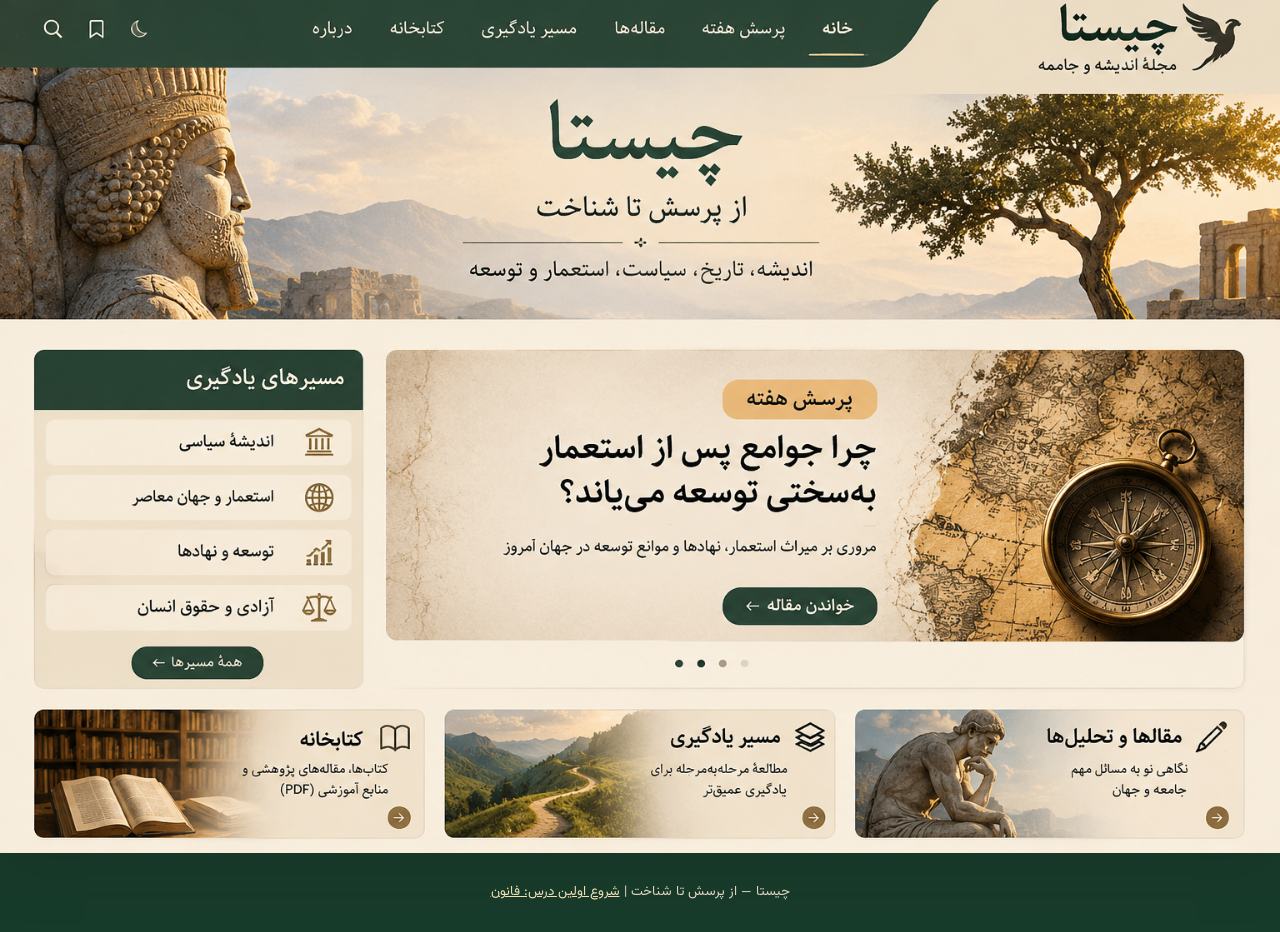
==== index.html @ 90ea4b68 "Add files via upload" ====
<!doctype html><html lang="fa" dir="rtl"><head><meta charset="utf-8"><meta name="viewport" content="width=device-width,initial-scale=1"><meta name="description" content="چیستا؛ مجلهٔ اندیشه و جامعه، از پرسش تا شناخت"><title>چیستا | از پرسش تا شناخت</title><link rel="stylesheet" href="style.css"></head><body>
<main class="desktop-site"><div class="visual-shell" dir="ltr"><img class="screen-image" src="assets/chista-original.png" width="1536" height="1024" alt="صفحهٔ نخست چیستا؛ مجلهٔ اندیشه و جامعه، با طرح سبز تیره و کرم و بخش‌های پرسش هفته، مسیرهای یادگیری، کتابخانه و تحلیل‌ها">
<!-- Link geometry follows the original 1536 x 1024 picture, so the image remains unchanged. -->
<a class="hotspot" style="left:63.2%;top:0;width:7.1%;height:7.9%" href="index.html" aria-label="خانه" title="خانه"></a>
<a class="hotspot" style="left:54%;top:0;width:8.7%;height:7.9%" href="question.html" aria-label="پرسش هفته" title="پرسش هفته"></a>
<a class="hotspot" style="left:46.8%;top:0;width:6.5%;height:7.9%" href="essays.html" aria-label="مقاله‌ها" title="مقاله‌ها"></a>
<a class="hotspot" style="left:36.6%;top:0;width:9.5%;height:7.9%" href="paths.html" aria-label="مسیر یادگیری" title="مسیر یادگیری"></a>
<a class="hotspot" style="left:29.4%;top:0;width:6.2%;height:7.9%" href="library.html" aria-label="کتابخانه" title="کتابخانه"></a>
<a class="hotspot" style="left:23.0%;top:0;width:6.1%;height:7.9%" href="about.html" aria-label="درباره" title="درباره"></a>
<a class="hotspot" style="left:3%;top:41%;width:25%;height:13%" href="paths.html#politics" aria-label="مسیر اندیشه سیاسی" title="اندیشه سیاسی"></a>
<a class="hotspot" style="left:3%;top:55.4%;width:25%;height:5.5%" href="paths.html#colonial" aria-label="استعمار و جهان معاصر" title="استعمار و جهان معاصر"></a>
<a class="hotspot" style="left:3%;top:62%;width:25%;height:5.5%" href="paths.html#development" aria-label="توسعه و نهادها" title="توسعه و نهادها"></a>
<a class="hotspot" style="left:3%;top:68.5%;width:25%;height:5.5%" href="paths.html#freedom" aria-label="آزادی و حقوق انسان" title="آزادی و حقوق انسان"></a>
<a class="hotspot" style="left:10%;top:75.6%;width:11%;height:4.6%" href="paths.html" aria-label="همه مسیرها" title="همه مسیرها"></a>
<a class="hotspot" style="left:31%;top:41%;width:66%;height:33%" href="question.html" aria-label="بخوانید: چرا جوامع پس از استعمار به سختی توسعه می‌یابند؟" title="پرسش هفته"></a>
<a class="hotspot" style="left:2.6%;top:83.1%;width:30.7%;height:15.1%" href="library.html" aria-label="کتابخانه" title="کتابخانه"></a>
<a class="hotspot" style="left:34.7%;top:83.1%;width:30.7%;height:15.1%" href="paths.html" aria-label="مسیر یادگیری" title="مسیر یادگیری"></a>
<a class="hotspot" style="left:66.8%;top:83.1%;width:30.7%;height:15.1%" href="essays.html" aria-label="مقاله‌ها و تحلیل‌ها" title="مقاله‌ها و تحلیل‌ها"></a>
</div></main>
<div class="mobile-site"><header class="mobile-header"><div><div class="mobile-logo">چیستا ◈</div><div class="mobile-caption">مجلهٔ اندیشه و جامعه</div></div><div style="color:#8b6d36;font-size:2rem">❦</div></header>
<nav class="mobile-nav"><a href="index.html">خانه</a><a href="question.html">پرسش هفته</a><a href="paths.html">مسیر یادگیری</a><a href="essays.html">مقاله‌ها</a><a href="library.html">کتابخانه</a><a href="about.html">درباره</a></nav>
<section class="mobile-hero"><h1>چیستا</h1><p>از پرسش تا شناخت</p><small>اندیشه، تاریخ، سیاست، استعمار و توسعه</small></section>
<main class="mobile-content"><section class="mobile-panel mobile-feature"><span class="pill">پرسش هفته</span><h2>چرا جوامع پس از استعمار به‌سختی توسعه می‌یابند؟</h2><p>مروری بر میراث استعمار، نهادها و موانع توسعه در جهان امروز</p><a class="action" href="question.html">خواندن مقاله ←</a></section>
<section class="mobile-panel"><h2>مسیرهای یادگیری</h2><ul class="path-links"><li><a href="paths.html#politics">اندیشهٔ سیاسی ↖</a></li><li><a href="paths.html#colonial">استعمار و جهان معاصر ↖</a></li><li><a href="paths.html#development">توسعه و نهادها ↖</a></li><li><a href="paths.html#freedom">آزادی و حقوق انسان ↖</a></li></ul><a class="action" href="paths.html">همهٔ مسیرها ←</a></section>
<div class="mobile-cards"><div class="mobile-mini"><img src="assets/card-library.webp" alt="کتابخانه، کتاب‌های باز در نور گرم"><a href="library.html">کتابخانه</a></div><div class="mobile-mini"><img src="assets/card-pathways.webp" alt="مسیر کوهستانی در طبیعت"><a href="paths.html">مسیر یادگیری</a></div><div class="mobile-mini"><img src="assets/card-articles.webp" alt="تندیس متفکر"><a href="essays.html">مقاله‌ها و تحلیل‌ها</a></div></div>
</main></div>
<footer class="footer">چیستا — از پرسش تا شناخت | <a href="lesson-fanon.html">شروع اولین درس: فانون</a></footer>
</body></html>
---- style.css ----
@import url('https://fonts.googleapis.com/css2?family=Vazirmatn:wght@300;400;500;600;700;800&display=swap');
:root{--green:#173b2b;--green2:#214b37;--paper:#f7f0e3;--cream:#f0e1c9;--gold:#bc9250;--ink:#1a201b;--line:#e1d2b8;--shadow:0 12px 38px rgba(43,36,24,.08)}
*{box-sizing:border-box}html{scroll-behavior:smooth}body{margin:0;background:var(--paper);color:var(--ink);font-family:Vazirmatn,Tahoma,Arial,sans-serif;direction:rtl;line-height:2}a{color:inherit}a:focus-visible,button:focus-visible{outline:3px solid #dbb16c;outline-offset:4px}.desktop-site{display:block;background:#f3e8d5}.screen-image{display:block;width:100%;height:auto}.visual-shell{position:relative;max-width:1536px;margin:auto;box-shadow:0 18px 55px rgba(30,29,18,.14)}.hotspot{position:absolute;z-index:2;display:block;border-radius:10px;text-decoration:none}.hotspot:hover{outline:2px solid rgba(212,172,93,.8);outline-offset:-3px;background:rgba(255,255,255,.07)}.hotspot:focus-visible{outline:3px solid #e6bd79;outline-offset:2px}.mobile-site{display:none}.mobile-nav{background:var(--green);display:flex;gap:16px;justify-content:center;flex-wrap:wrap;padding:12px 10px;color:#fff}.mobile-nav a{text-decoration:none;font-size:.85rem}.mobile-header{display:flex;align-items:center;justify-content:space-between;padding:15px 18px;background:#f1e4cd}.mobile-logo{font-size:2.2rem;font-weight:800;color:var(--green);line-height:1}.mobile-caption{font-size:.74rem}.mobile-hero{position:relative;text-align:center;background:#f4e6ce;padding:45px 20px 52px;overflow:hidden}.mobile-hero:before{content:'';position:absolute;left:-30px;top:10px;width:37%;height:100%;background:url('assets/hero-statue.webp') center/cover;opacity:.36;mask-image:linear-gradient(to right,#000,transparent)}.mobile-hero:after{content:'';position:absolute;right:-30px;top:10px;width:37%;height:100%;background:url('assets/hero-tree.webp') center/cover;opacity:.32;mask-image:linear-gradient(to left,#000,transparent)}.mobile-hero h1{font-size:3.4rem;color:var(--green);margin:0;position:relative}.mobile-hero p{font-size:1.25rem;margin:0;position:relative}.mobile-hero small{position:relative}.mobile-content{padding:18px;display:grid;gap:16px}.mobile-panel{border:1px solid var(--line);border-radius:16px;background:#f6e9d3;padding:19px;box-shadow:var(--shadow)}.mobile-panel h2{margin:0 0 13px;font-size:1.3rem}.mobile-panel a{text-decoration:none}.mobile-feature{min-height:260px;background:linear-gradient(90deg,rgba(248,234,209,.67),rgba(248,234,209,.97) 50%),url('assets/feature-compass.webp') left center/auto 100% no-repeat,#f5e4c9}.pill{display:inline-block;border-radius:50px;background:#e9bc77;padding:2px 17px;color:#222;font-weight:700;font-size:.86rem}.action{display:inline-block;background:var(--green);color:white;padding:9px 24px;border-radius:999px;text-decoration:none;font-weight:700;font-size:.92rem;line-height:1.5}.action:hover{background:#30604a}.path-links{list-style:none;padding:0;margin:10px 0 4px}.path-links li{margin:9px 0;padding:6px 12px;border-radius:10px;background:#fbf2e4}.mobile-cards{display:grid;gap:14px}.mobile-mini{background:#f3e4ce;border:1px solid var(--line);border-radius:13px;overflow:hidden}.mobile-mini img{width:100%;display:block}.mobile-mini a{display:block;text-align:center;padding:5px 15px 12px;font-weight:700;text-decoration:none;color:var(--green)}
/* Reading pages: editable HTML text, rather than an image. */
.inner-header{background:linear-gradient(110deg,#204832,#173b2b);color:#fff;padding:10px max(26px,calc((100vw - 1200px)/2));display:flex;align-items:center;gap:35px;min-height:78px;justify-content:space-between}.brand{text-decoration:none;white-space:nowrap;font-size:1.75rem;line-height:1.2;font-weight:800;color:#f9e9c7}.brand small{display:block;font-size:.57rem;font-weight:400;line-height:1.6}.inner-nav{display:flex;gap:25px;justify-content:center;flex-wrap:wrap}.inner-nav a{text-decoration:none;font-size:.91rem;font-weight:600}.inner-nav a:hover{color:#f5d59b}.inner-nav a.active{border-bottom:2px solid #ddbc73}.read-hero{position:relative;overflow:hidden;background:linear-gradient(100deg,#f4e5cc,#f9f0e2 67%);border-bottom:1px solid var(--line);padding:48px 20px 45px}.read-hero:before{content:'';position:absolute;left:0;top:0;width:250px;height:100%;background:url('assets/hero-statue.webp') center/cover no-repeat;opacity:.15;mask-image:linear-gradient(to right,#000,transparent)}.read-hero .wrap{position:relative}.wrap{max-width:1040px;margin:auto}.eyebrow{display:inline-block;color:#876434;border:1px solid #d6b989;border-radius:35px;padding:2px 14px;font-size:.78rem;font-weight:700;background:rgba(255,252,247,.53)}h1,h2,h3{line-height:1.65}h1{font-size:clamp(1.85rem,3.1vw,2.65rem);margin:13px 0 12px;font-weight:800}h2{font-size:1.5rem;margin:0 0 14px}h3{font-size:1.13rem;margin:10px 0}.lede{max-width:750px;color:#594c3a;font-size:1.05rem;margin:0}.main-content{max-width:1040px;margin:32px auto 80px;padding:0 22px}.bread{font-size:.8rem;color:#806744;margin-bottom:20px}.bread a{color:#71502b}.section-card{background:#fffaf1;border:1px solid #eadcc8;border-radius:16px;padding:25px 30px;margin:18px 0;box-shadow:var(--shadow)}.section-card p{margin:6px 0 16px}.section-card h2{color:var(--green)}.section-number{color:#a27438;font-weight:800;margin-left:10px}.thought{border-right:4px solid var(--gold);background:#f6e9d4;padding:12px 18px;border-radius:7px;margin:15px 0;font-weight:600}.note{font-size:.88rem;color:#6d624e;background:#f4eddf;border-radius:8px;padding:13px 16px}.resource-list{padding-right:24px}.resource-list li{margin:10px 0}.route-grid{display:grid;grid-template-columns:repeat(2,minmax(0,1fr));gap:18px}.route-tile{display:block;background:#fff8ed;border-radius:15px;border:1px solid var(--line);padding:25px;color:inherit;text-decoration:none;box-shadow:var(--shadow)}.route-tile:hover{border-color:var(--gold);transform:translateY(-2px)}.route-tile p{font-size:.9rem;color:#73644c}.tag{background:#e7d6b9;border-radius:20px;padding:0px 10px;font-size:.75rem;color:#6e502d}.timeline{list-style:none;padding:0;counter-reset:steps}.timeline li{position:relative;padding:12px 38px 18px 15px;border-right:2px solid #d4b67d;margin-right:12px}.timeline li:before{counter-increment:steps;content:counter(steps);position:absolute;right:-17px;top:13px;width:32px;height:32px;border-radius:50%;background:var(--green);color:#fff;text-align:center;line-height:32px;font-family:Arial}.timeline li a{font-weight:700;text-decoration:none;color:var(--green)}.footer{background:#173b2b;color:#e9dcc6;padding:26px 20px;text-align:center;font-size:.84rem}.footer a{color:#f9e4b9}.mini-link{display:inline-block;text-decoration:none;color:#25563d;font-weight:700}.mini-link:hover{text-decoration:underline}.field{border-bottom:1px solid var(--line);padding-bottom:20px;margin-bottom:24px}.field:last-child{border-bottom:0}.block-quote{background:#f4e7d1;border-right:4px solid var(--gold);padding:15px 20px;border-radius:6px}
@media(max-width:780px){.desktop-site{display:none}.mobile-site{display:block}.inner-header{padding:15px;display:block;text-align:center}.inner-nav{gap:10px 20px;margin-top:12px}.inner-nav a{font-size:.78rem}.read-hero{padding:33px 18px}.main-content{padding:0 16px;margin:18px auto 52px}.section-card{padding:20px 18px}.route-grid{grid-template-columns:1fr}h1{font-size:1.85rem}.lede{font-size:.95rem}}
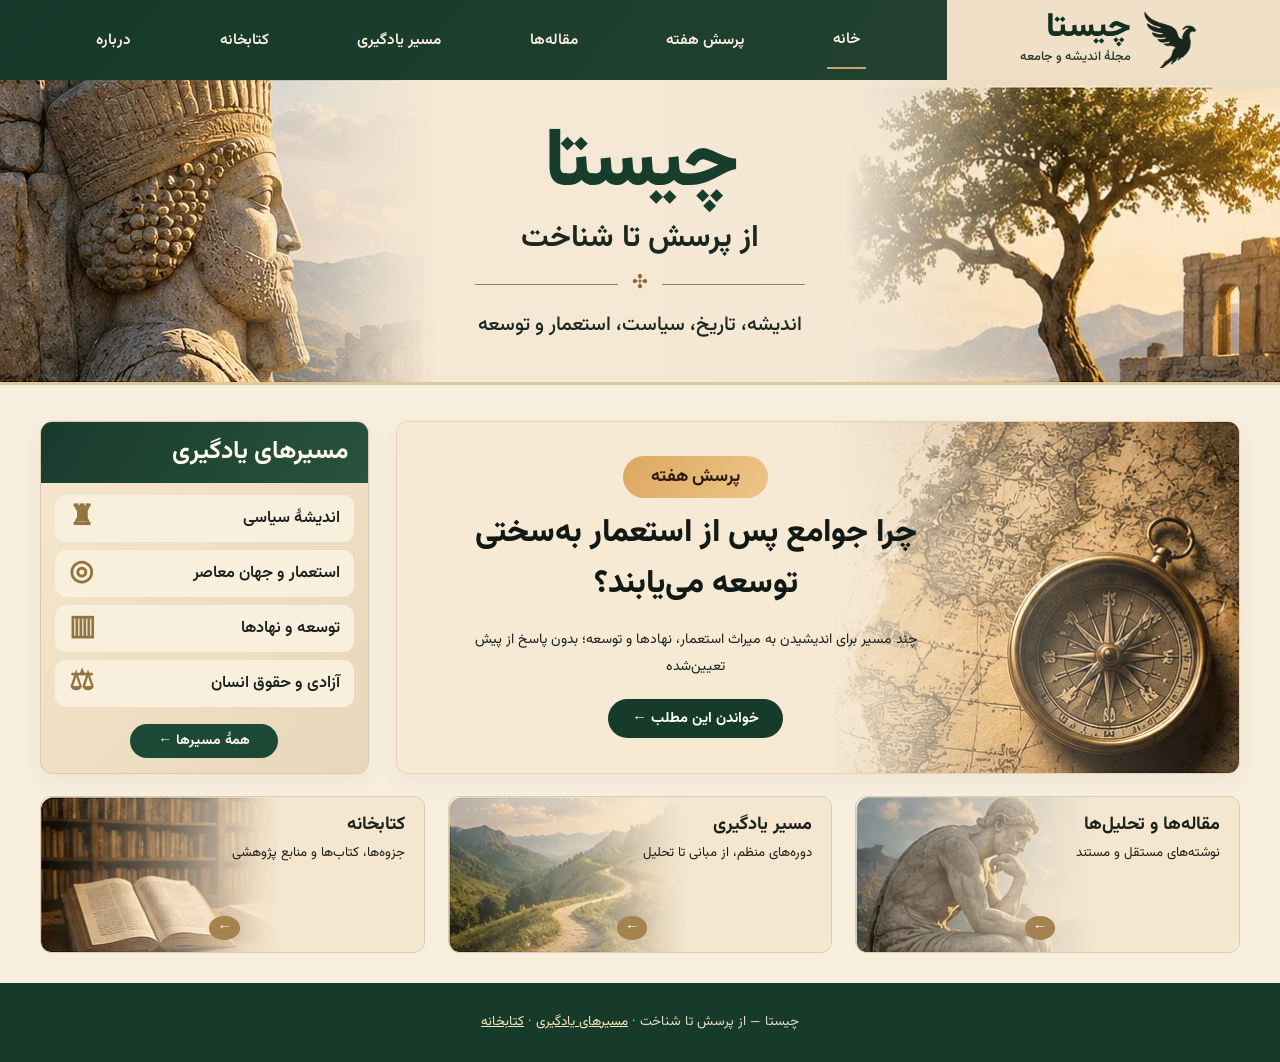
==== commit d6b0fe1b: "Add files via upload" ====
--- a/index.html
+++ b/index.html
@@ -1,28 +1,40 @@
-<!doctype html><html lang="fa" dir="rtl"><head><meta charset="utf-8"><meta name="viewport" content="width=device-width,initial-scale=1"><meta name="description" content="چیستا؛ مجلهٔ اندیشه و جامعه، از پرسش تا شناخت"><title>چیستا | از پرسش تا شناخت</title><link rel="stylesheet" href="style.css"></head><body>
-<main class="desktop-site"><div class="visual-shell" dir="ltr"><img class="screen-image" src="assets/chista-original.png" width="1536" height="1024" alt="صفحهٔ نخست چیستا؛ مجلهٔ اندیشه و جامعه، با طرح سبز تیره و کرم و بخش‌های پرسش هفته، مسیرهای یادگیری، کتابخانه و تحلیل‌ها">
-<!-- Link geometry follows the original 1536 x 1024 picture, so the image remains unchanged. -->
-<a class="hotspot" style="left:63.2%;top:0;width:7.1%;height:7.9%" href="index.html" aria-label="خانه" title="خانه"></a>
-<a class="hotspot" style="left:54%;top:0;width:8.7%;height:7.9%" href="question.html" aria-label="پرسش هفته" title="پرسش هفته"></a>
-<a class="hotspot" style="left:46.8%;top:0;width:6.5%;height:7.9%" href="essays.html" aria-label="مقاله‌ها" title="مقاله‌ها"></a>
-<a class="hotspot" style="left:36.6%;top:0;width:9.5%;height:7.9%" href="paths.html" aria-label="مسیر یادگیری" title="مسیر یادگیری"></a>
-<a class="hotspot" style="left:29.4%;top:0;width:6.2%;height:7.9%" href="library.html" aria-label="کتابخانه" title="کتابخانه"></a>
-<a class="hotspot" style="left:23.0%;top:0;width:6.1%;height:7.9%" href="about.html" aria-label="درباره" title="درباره"></a>
-<a class="hotspot" style="left:3%;top:41%;width:25%;height:13%" href="paths.html#politics" aria-label="مسیر اندیشه سیاسی" title="اندیشه سیاسی"></a>
-<a class="hotspot" style="left:3%;top:55.4%;width:25%;height:5.5%" href="paths.html#colonial" aria-label="استعمار و جهان معاصر" title="استعمار و جهان معاصر"></a>
-<a class="hotspot" style="left:3%;top:62%;width:25%;height:5.5%" href="paths.html#development" aria-label="توسعه و نهادها" title="توسعه و نهادها"></a>
-<a class="hotspot" style="left:3%;top:68.5%;width:25%;height:5.5%" href="paths.html#freedom" aria-label="آزادی و حقوق انسان" title="آزادی و حقوق انسان"></a>
-<a class="hotspot" style="left:10%;top:75.6%;width:11%;height:4.6%" href="paths.html" aria-label="همه مسیرها" title="همه مسیرها"></a>
-<a class="hotspot" style="left:31%;top:41%;width:66%;height:33%" href="question.html" aria-label="بخوانید: چرا جوامع پس از استعمار به سختی توسعه می‌یابند؟" title="پرسش هفته"></a>
-<a class="hotspot" style="left:2.6%;top:83.1%;width:30.7%;height:15.1%" href="library.html" aria-label="کتابخانه" title="کتابخانه"></a>
-<a class="hotspot" style="left:34.7%;top:83.1%;width:30.7%;height:15.1%" href="paths.html" aria-label="مسیر یادگیری" title="مسیر یادگیری"></a>
-<a class="hotspot" style="left:66.8%;top:83.1%;width:30.7%;height:15.1%" href="essays.html" aria-label="مقاله‌ها و تحلیل‌ها" title="مقاله‌ها و تحلیل‌ها"></a>
-</div></main>
-<div class="mobile-site"><header class="mobile-header"><div><div class="mobile-logo">چیستا ◈</div><div class="mobile-caption">مجلهٔ اندیشه و جامعه</div></div><div style="color:#8b6d36;font-size:2rem">❦</div></header>
-<nav class="mobile-nav"><a href="index.html">خانه</a><a href="question.html">پرسش هفته</a><a href="paths.html">مسیر یادگیری</a><a href="essays.html">مقاله‌ها</a><a href="library.html">کتابخانه</a><a href="about.html">درباره</a></nav>
-<section class="mobile-hero"><h1>چیستا</h1><p>از پرسش تا شناخت</p><small>اندیشه، تاریخ، سیاست، استعمار و توسعه</small></section>
-<main class="mobile-content"><section class="mobile-panel mobile-feature"><span class="pill">پرسش هفته</span><h2>چرا جوامع پس از استعمار به‌سختی توسعه می‌یابند؟</h2><p>مروری بر میراث استعمار، نهادها و موانع توسعه در جهان امروز</p><a class="action" href="question.html">خواندن مقاله ←</a></section>
-<section class="mobile-panel"><h2>مسیرهای یادگیری</h2><ul class="path-links"><li><a href="paths.html#politics">اندیشهٔ سیاسی ↖</a></li><li><a href="paths.html#colonial">استعمار و جهان معاصر ↖</a></li><li><a href="paths.html#development">توسعه و نهادها ↖</a></li><li><a href="paths.html#freedom">آزادی و حقوق انسان ↖</a></li></ul><a class="action" href="paths.html">همهٔ مسیرها ←</a></section>
-<div class="mobile-cards"><div class="mobile-mini"><img src="assets/card-library.webp" alt="کتابخانه، کتاب‌های باز در نور گرم"><a href="library.html">کتابخانه</a></div><div class="mobile-mini"><img src="assets/card-pathways.webp" alt="مسیر کوهستانی در طبیعت"><a href="paths.html">مسیر یادگیری</a></div><div class="mobile-mini"><img src="assets/card-articles.webp" alt="تندیس متفکر"><a href="essays.html">مقاله‌ها و تحلیل‌ها</a></div></div>
-</main></div>
-<footer class="footer">چیستا — از پرسش تا شناخت | <a href="lesson-fanon.html">شروع اولین درس: فانون</a></footer>
+<!doctype html>
+<html lang="fa" dir="rtl"><head><meta charset="utf-8"><meta name="viewport" content="width=device-width, initial-scale=1">
+<meta name="description" content="چیستا؛ مجلهٔ اندیشه و جامعه، از پرسش تا شناخت. پرسش‌های هفته، مسیرهای یادگیری و کتابخانهٔ پژوهشی.">
+<title>چیستا | از پرسش تا شناخت</title><link rel="stylesheet" href="style.css"><script defer src="home-content.js"></script></head>
+<body class="homepage">
+<header class="home-header">
+ <a class="masthead" href="index.html" aria-label="چیستا، صفحهٔ اصلی"><img src="assets/chista-bird.png" alt="" class="masthead-bird"><span class="masthead-name">چیستا<small>مجلهٔ اندیشه و جامعه</small></span></a>
+ <nav class="primary-nav" aria-label="فهرست اصلی سایت">
+  <a class="current" href="index.html">خانه</a><a href="question.html">پرسش هفته</a><a href="essays.html">مقاله‌ها</a><a href="paths.html">مسیر یادگیری</a><a href="library.html">کتابخانه</a><a href="about.html">درباره</a>
+ </nav>
+</header>
+<section class="home-hero"><div class="hero-statue" aria-hidden="true"></div><div class="hero-tree" aria-hidden="true"></div><div class="hero-center">
+ <h1 data-edit="heroTitle">چیستا</h1><p class="hero-subtitle" data-edit="heroSubtitle">از پرسش تا شناخت</p>
+ <div class="hero-ornament">✣</div><p class="hero-topics" data-edit="heroTopics">اندیشه، تاریخ، سیاست، استعمار و توسعه</p>
+ </div></section>
+<main class="home-content">
+ <div class="home-top-grid">
+  <article class="weekly-feature"><div class="weekly-art" aria-hidden="true"></div><div class="weekly-text">
+   <div class="weekly-label" data-edit="featuredLabel">پرسش هفته</div>
+   <h2 data-edit="featuredTitle">چرا جوامع پس از استعمار به‌سختی توسعه می‌یابند؟</h2>
+   <p data-edit="featuredDescription">چند مسیر برای اندیشیدن به میراث استعمار، نهادها و توسعه؛ بدون پاسخ از پیش تعیین‌شده</p>
+   <a class="action" href="question.html"><span data-edit="featuredButton">خواندن این مطلب</span> ←</a>
+  </div></article>
+  <aside class="home-pathway"><h2 data-edit="pathHeading">مسیرهای یادگیری</h2>
+    <div class="home-pathway-links">
+     <a href="paths.html#degree-1"><span data-edit="pathOne">اندیشهٔ سیاسی</span><span class="path-symbol" aria-hidden="true">♜</span></a>
+     <a href="paths.html#degree-2"><span data-edit="pathTwo">استعمار و جهان معاصر</span><span class="path-symbol" aria-hidden="true">◎</span></a>
+     <a href="paths.html#degree-1-course-4"><span data-edit="pathThree">توسعه و نهادها</span><span class="path-symbol" aria-hidden="true">▥</span></a>
+     <a href="paths.html#degree-1-course-1"><span data-edit="pathFour">آزادی و حقوق انسان</span><span class="path-symbol" aria-hidden="true">⚖</span></a>
+    </div><a class="home-all-paths" href="paths.html">همهٔ مسیرها ←</a>
+  </aside>
+ </div>
+ <div class="home-bottom-grid">
+  <a class="home-teaser teaser-essays" href="essays.html"><div class="teaser-art" aria-hidden="true"></div><div class="teaser-copy"><h2 data-edit="essaysHeading">مقاله‌ها و تحلیل‌ها</h2><p data-edit="essaysDescription">نوشته‌های مستقل و مستند</p><span class="teaser-arrow">←</span></div></a>
+  <a class="home-teaser teaser-pathway" href="paths.html"><div class="teaser-art" aria-hidden="true"></div><div class="teaser-copy"><h2 data-edit="pathwayHeading">مسیر یادگیری</h2><p data-edit="pathwayDescription">دوره‌های منظم، از مبانی تا تحلیل</p><span class="teaser-arrow">←</span></div></a>
+  <a class="home-teaser teaser-library" href="library.html"><div class="teaser-art" aria-hidden="true"></div><div class="teaser-copy"><h2 data-edit="libraryHeading">کتابخانه</h2><p data-edit="libraryDescription">جزوه‌ها، کتاب‌ها و منابع پژوهشی</p><span class="teaser-arrow">←</span></div></a>
+ </div>
+</main>
+<footer class="footer">چیستا — از پرسش تا شناخت · <a href="paths.html">مسیرهای یادگیری</a> · <a href="library.html">کتابخانه</a></footer>
 </body></html>
--- a/style.css
+++ b/style.css
@@ -4,3 +4,91 @@
 /* Reading pages: editable HTML text, rather than an image. */
 .inner-header{background:linear-gradient(110deg,#204832,#173b2b);color:#fff;padding:10px max(26px,calc((100vw - 1200px)/2));display:flex;align-items:center;gap:35px;min-height:78px;justify-content:space-between}.brand{text-decoration:none;white-space:nowrap;font-size:1.75rem;line-height:1.2;font-weight:800;color:#f9e9c7}.brand small{display:block;font-size:.57rem;font-weight:400;line-height:1.6}.inner-nav{display:flex;gap:25px;justify-content:center;flex-wrap:wrap}.inner-nav a{text-decoration:none;font-size:.91rem;font-weight:600}.inner-nav a:hover{color:#f5d59b}.inner-nav a.active{border-bottom:2px solid #ddbc73}.read-hero{position:relative;overflow:hidden;background:linear-gradient(100deg,#f4e5cc,#f9f0e2 67%);border-bottom:1px solid var(--line);padding:48px 20px 45px}.read-hero:before{content:'';position:absolute;left:0;top:0;width:250px;height:100%;background:url('assets/hero-statue.webp') center/cover no-repeat;opacity:.15;mask-image:linear-gradient(to right,#000,transparent)}.read-hero .wrap{position:relative}.wrap{max-width:1040px;margin:auto}.eyebrow{display:inline-block;color:#876434;border:1px solid #d6b989;border-radius:35px;padding:2px 14px;font-size:.78rem;font-weight:700;background:rgba(255,252,247,.53)}h1,h2,h3{line-height:1.65}h1{font-size:clamp(1.85rem,3.1vw,2.65rem);margin:13px 0 12px;font-weight:800}h2{font-size:1.5rem;margin:0 0 14px}h3{font-size:1.13rem;margin:10px 0}.lede{max-width:750px;color:#594c3a;font-size:1.05rem;margin:0}.main-content{max-width:1040px;margin:32px auto 80px;padding:0 22px}.bread{font-size:.8rem;color:#806744;margin-bottom:20px}.bread a{color:#71502b}.section-card{background:#fffaf1;border:1px solid #eadcc8;border-radius:16px;padding:25px 30px;margin:18px 0;box-shadow:var(--shadow)}.section-card p{margin:6px 0 16px}.section-card h2{color:var(--green)}.section-number{color:#a27438;font-weight:800;margin-left:10px}.thought{border-right:4px solid var(--gold);background:#f6e9d4;padding:12px 18px;border-radius:7px;margin:15px 0;font-weight:600}.note{font-size:.88rem;color:#6d624e;background:#f4eddf;border-radius:8px;padding:13px 16px}.resource-list{padding-right:24px}.resource-list li{margin:10px 0}.route-grid{display:grid;grid-template-columns:repeat(2,minmax(0,1fr));gap:18px}.route-tile{display:block;background:#fff8ed;border-radius:15px;border:1px solid var(--line);padding:25px;color:inherit;text-decoration:none;box-shadow:var(--shadow)}.route-tile:hover{border-color:var(--gold);transform:translateY(-2px)}.route-tile p{font-size:.9rem;color:#73644c}.tag{background:#e7d6b9;border-radius:20px;padding:0px 10px;font-size:.75rem;color:#6e502d}.timeline{list-style:none;padding:0;counter-reset:steps}.timeline li{position:relative;padding:12px 38px 18px 15px;border-right:2px solid #d4b67d;margin-right:12px}.timeline li:before{counter-increment:steps;content:counter(steps);position:absolute;right:-17px;top:13px;width:32px;height:32px;border-radius:50%;background:var(--green);color:#fff;text-align:center;line-height:32px;font-family:Arial}.timeline li a{font-weight:700;text-decoration:none;color:var(--green)}.footer{background:#173b2b;color:#e9dcc6;padding:26px 20px;text-align:center;font-size:.84rem}.footer a{color:#f9e4b9}.mini-link{display:inline-block;text-decoration:none;color:#25563d;font-weight:700}.mini-link:hover{text-decoration:underline}.field{border-bottom:1px solid var(--line);padding-bottom:20px;margin-bottom:24px}.field:last-child{border-bottom:0}.block-quote{background:#f4e7d1;border-right:4px solid var(--gold);padding:15px 20px;border-radius:6px}
 @media(max-width:780px){.desktop-site{display:none}.mobile-site{display:block}.inner-header{padding:15px;display:block;text-align:center}.inner-nav{gap:10px 20px;margin-top:12px}.inner-nav a{font-size:.78rem}.read-hero{padding:33px 18px}.main-content{padding:0 16px;margin:18px auto 52px}.section-card{padding:20px 18px}.route-grid{grid-template-columns:1fr}h1{font-size:1.85rem}.lede{font-size:.95rem}}
+
+/* CHISTA V2: fully editable, image-free headings on the original-inspired homepage */
+.homepage { background:#f8efdf; }
+.home-header{max-width:1536px;margin:auto;min-height:80px;display:flex;align-items:stretch;background:linear-gradient(130deg,#15392a,#274434);}
+.masthead{background:#efe0c7;display:flex;align-items:center;justify-content:center;gap:8px;width:26%;min-width:245px;text-decoration:none;color:#122f23;padding:2px 20px 4px;position:relative;z-index:1;}
+.masthead-bird{width:68px;height:58px;object-fit:contain;}
+.masthead-name{font-size:clamp(1.7rem,2.6vw,2.8rem);font-weight:800;line-height:1.1;white-space:nowrap;}
+.masthead-name small{display:block;font-size:.38em;line-height:1.7;font-weight:500;color:#27382f;text-align:center;}
+.primary-nav{display:flex;flex:1;align-items:center;justify-content:space-evenly;gap:12px;padding:0 17px 0 26px;border-bottom-left-radius:65px;}
+.primary-nav a{color:#fbefdf;text-decoration:none;padding:15px 6px;font-size:clamp(.84rem,1.2vw,1.12rem);font-weight:600;white-space:nowrap;line-height:1.7;}
+.primary-nav a.current{border-bottom:2px solid #c6a666;}
+.primary-nav a:hover{color:#e7c580;}
+.home-hero{max-width:1536px;margin:auto;min-height:305px;background:linear-gradient(90deg,#e5d0aa,#f5e8d4 28%,#f4e8d5 70%,#ddbd86);position:relative;display:flex;align-items:center;justify-content:center;overflow:hidden;border-bottom:3px solid #e0c79c;}
+.home-hero .hero-statue,.home-hero .hero-tree{position:absolute;top:0;bottom:0;width:34%;background-size:cover;background-repeat:no-repeat;pointer-events:none;}
+.home-hero .hero-statue{left:0;background-image:url('assets/hero-statue.webp');background-position:left center;mask-image:linear-gradient(to right,#000 53%,transparent 100%);}
+.home-hero .hero-tree{right:0;background-image:url('assets/hero-tree.webp');background-position:right center;mask-image:linear-gradient(to left,#000 52%,transparent 100%);}
+.hero-center{position:relative;z-index:1;text-align:center;width:52%;padding:14px 18px;color:#19271e;}
+.hero-center h1{font-size:clamp(3.7rem,6.4vw,6.6rem);color:#173d2d;font-weight:800;line-height:1.2;margin:0;letter-spacing:-3px;}
+.hero-subtitle{font-size:clamp(1.5rem,2.4vw,2.45rem);margin:2px 0 0;line-height:1.5;font-weight:650;}
+.hero-ornament{font-size:1.18rem;color:#8d6535;margin:3px auto;max-width:330px;display:flex;gap:14px;align-items:center;justify-content:center;}
+.hero-ornament:before,.hero-ornament:after{content:'';display:block;flex:1;height:1px;background:#9d7d56;}
+.hero-topics{font-size:clamp(.93rem,1.55vw,1.4rem);margin:0;font-weight:500;white-space:nowrap;}
+.home-content{max-width:1536px;margin:auto;padding:36px 40px 30px;}
+.home-top-grid{display:grid;grid-template-columns: minmax(0,2.57fr) minmax(300px,1fr);gap:27px;align-items:stretch;}
+.weekly-feature{border:1px solid #e8d2af;box-shadow:0 8px 25px rgba(71,52,26,.06);border-radius:12px;min-height:351px;position:relative;overflow:hidden;background:#f4e5cc;display:flex;align-items:center;justify-content:flex-start;}
+.weekly-art{position:absolute;left:0;top:0;bottom:0;width:46%;background-image:url('assets/feature-compass.webp');background-size:cover;background-position:center;}
+.weekly-feature:after{content:'';position:absolute;inset:0;background:linear-gradient(90deg,rgba(246,230,202,.02) 0%,rgba(247,234,211,.36) 30%,rgba(250,238,218,.98) 56%,#f7ead5 100%);pointer-events:none;}
+.weekly-text{position:relative;z-index:2;width:69%;margin-right:5%;text-align:center;padding:20px 30px;}
+.weekly-label{display:inline-block;border-radius:100px;background:linear-gradient(120deg,#dca860,#edc587);color:#2b1a10;font-weight:700;padding:5px 28px;font-size:1.1rem;line-height:1.8;}
+.weekly-text h2{font-size:clamp(1.65rem,2.5vw,2.75rem);line-height:1.58;font-weight:800;color:#111915;margin:10px 0 18px;}
+.weekly-text p{font-size:clamp(.85rem,1.1vw,1.12rem);line-height:1.9;margin:0 auto 18px;max-width:580px;}
+.weekly-text .action{font-size:.91rem;}
+.home-pathway{border:1px solid #d9c9ae;border-radius:12px;background:linear-gradient(130deg,#f5e7ce,#e8d7b9);overflow:hidden;display:flex;flex-direction:column;box-shadow:0 8px 25px rgba(71,52,26,.06);}
+.home-pathway h2{background:linear-gradient(120deg,#183b2d,#28533e);color:#fff9ea;font-size:1.55rem;margin:0;padding:10px 20px;text-align:right;}
+.home-pathway-links{padding:12px 14px 3px;display:grid;gap:8px;flex:1;}
+.home-pathway-links a{background:#f9efdd;border-radius:11px;text-decoration:none;padding:7px 14px;display:flex;align-items:center;justify-content:space-between;font-size:1.02rem;font-weight:600;gap:6px;min-height:47px;}
+.home-pathway-links a:hover{background:#fff9ed;box-shadow:inset 0 0 0 1px #d2a66a;}
+.path-symbol{font-size:1.75rem;color:#92743e;line-height:1;}
+.home-all-paths{display:block;background:#1c4935;color:#fff8e9;border-radius:80px;padding:3px 28px;align-self:center;text-decoration:none;font-weight:700;font-size:.87rem;margin:14px 0 15px;}
+.home-bottom-grid{display:grid;grid-template-columns:repeat(3,minmax(0,1fr));gap:23px;margin-top:22px;}
+.home-teaser{display:block;position:relative;min-height:155px;border-radius:11px;overflow:hidden;border:1px solid #dccbac;background:#f6ead3;text-decoration:none;}
+.teaser-art{position:absolute;top:0;bottom:0;left:0;width:62%;background-size:cover;background-position:center;}
+.teaser-essays .teaser-art{background-image:url('assets/card-articles-art.webp');}
+.teaser-pathway .teaser-art{background-image:url('assets/card-pathways-art.webp');}
+.teaser-library .teaser-art{background-image:url('assets/card-library-art.webp');}
+.home-teaser:before{content:'';position:absolute;inset:0;background:linear-gradient(90deg,rgba(244,232,210,0) 2%,rgba(248,236,218,.46) 37%,#f4e6cf 63%);z-index:1;}
+.teaser-copy{position:relative;z-index:2;max-width:56%;margin-left:auto;padding:15px 19px 20px 10px;min-height:155px;}
+.teaser-copy h2{font-size:clamp(1.02rem,1.42vw,1.48rem);line-height:1.45;margin:0 0 4px;white-space:nowrap;}
+.teaser-copy p{font-size:.83rem;line-height:1.6;margin:0;}
+.teaser-arrow{position:absolute;bottom:12px;left:0;border-radius:50%;background:#a5834e;color:#fff;padding:1px 8px;font-size:.9rem;line-height:1.5;}
+.home-teaser:hover{border-color:#b68b4b;box-shadow:0 9px 25px rgba(47,34,19,.12);}
+/* Clearer editorial hierarchy on content pages */
+.learning-intro,.reader-note{background:#f3e6d1;border-right:4px solid var(--gold);padding:13px 18px;margin:18px 0;border-radius:9px;}
+.section-kicker{font-size:.85rem;color:#8a612d;font-weight:700;display:block;margin-bottom:6px;}
+.reader-steps{display:flex;align-items:center;flex-wrap:wrap;gap:8px;margin:18px 0 0;}
+.reader-steps span{background:#e7d7bd;color:#3c4538;padding:3px 12px;border-radius:100px;font-size:.78rem;}
+.paper-preview{max-width:220px;width:100%;height:210px;object-fit:contain;object-position:center;filter:drop-shadow(0 5px 9px rgba(0,0,0,.09));background:#f8f2e8;border-radius:8px;}
+.library-item{display:grid;grid-template-columns:160px 1fr;gap:22px;align-items:center;margin:20px 0;border:1px solid #e1d2b8;background:#fffaf2;border-radius:14px;padding:17px;}
+.library-item .paper-preview{height:190px;}
+.library-item h2{margin:0;font-size:1.35rem;}
+.library-item p{font-size:.92rem;line-height:1.9;margin:8px 0;}
+.library-actions{display:flex;gap:12px;flex-wrap:wrap;align-items:center;}
+.library-actions .secondary-link{color:#25543c;font-weight:700;text-decoration:none;}
+.course-accordion{padding:0;margin:14px 0 18px;border:1px solid #e4d3b9;border-radius:12px;overflow:hidden;background:#fffaf2;}
+.course-accordion summary{cursor:pointer;list-style:none;padding:14px 20px;color:#193e2e;display:flex;gap:12px;align-items:baseline;justify-content:space-between;font-weight:700;font-size:1.03rem;}
+.course-accordion summary::-webkit-details-marker{display:none;}
+.course-accordion summary:after{content:'+';font-weight:800;color:#946c3d;font-size:1.35rem;}
+.course-accordion[open] summary:after{content:'−';}
+.course-accordion[open] summary{border-bottom:1px solid #e7d7bb;background:#f6ecda;}
+.course-accordion ol{padding:13px 43px 17px 22px;margin:0;}
+.course-accordion li{padding:3px 0;font-size:.93rem;}
+.course-accordion a{color:#25553b;font-weight:700;}
+.degree-anchor{scroll-margin-top:18px;}
+.learning-degree-header{margin:30px 0 16px;border-bottom:1px solid #d6c1a1;padding-bottom:8px;color:#1b4833;}
+.learning-degree-header small{display:block;color:#8d6835;line-height:1.5;font-size:.74rem;}
+.degree-nav{display:flex;gap:10px;flex-wrap:wrap;margin:25px 0;}
+.degree-nav a{color:#24543c;background:#efe0c7;border-radius:999px;padding:4px 15px;text-decoration:none;font-weight:700;font-size:.9rem;}
+@media (max-width:1100px){.home-top-grid{grid-template-columns:minmax(0,1.7fr) minmax(260px,1fr)}.home-content{padding:24px 18px 30px}.weekly-text{width:76%;margin-right:2%;padding:15px 12px}.hero-center{width:66%}.primary-nav{gap:3px}.masthead{min-width:205px}.home-pathway h2{font-size:1.3rem}.home-pathway-links a{font-size:.88rem}.teaser-copy{max-width:63%;padding-right:12px;}.teaser-copy h2{white-space:normal}.home-bottom-grid{gap:12px}}
+@media(max-width:780px){.home-header{display:block}.masthead{width:100%;min-width:0;min-height:74px}.primary-nav{overflow-x:auto;justify-content:flex-start;border-radius:0;gap:15px;padding:0 14px;white-space:nowrap}.primary-nav a{font-size:.86rem;padding:10px 3px}.home-hero{min-height:270px}.hero-center{width:82%;padding:12px 2px}.hero-center h1{font-size:3.7rem}.hero-subtitle{font-size:1.55rem}.hero-topics{font-size:.88rem;white-space:normal}.home-hero .hero-tree,.home-hero .hero-statue{width:53%;opacity:.5}.home-top-grid{grid-template-columns:1fr}.weekly-feature{min-height:365px}.weekly-text{width:83%;margin-right:0;padding:25px 14px}.weekly-text h2{font-size:1.65rem}.home-pathway h2{text-align:center}.home-pathway-links{grid-template-columns:repeat(2,minmax(0,1fr))}.home-pathway-links a{font-size:.87rem}.home-bottom-grid{grid-template-columns:1fr;gap:12px}.home-teaser{min-height:132px}.teaser-copy{min-height:132px;max-width:59%}.teaser-copy h2{font-size:1.17rem}.library-item{grid-template-columns:110px 1fr;gap:12px}.library-item .paper-preview{height:150px}.library-actions .action{padding:6px 12px;font-size:.8rem}}
+@media(max-width:390px){.home-pathway-links{grid-template-columns:1fr}.hero-topics{font-size:.81rem}.library-item{grid-template-columns:1fr}}
+
+/* Final visual refinements: compass on right as in the chosen reference */
+.homepage .hero-tree {background-image:url('assets/hero-tree-clean.webp')}
+.homepage .weekly-art{left:auto;right:0;width:48%}
+.homepage .weekly-feature:after{background:linear-gradient(90deg,#f7ead5 0%,#f7ead5 41%,rgba(247,234,213,.96) 49%,rgba(247,234,213,.30) 73%,rgba(247,234,213,0) 100%)}
+.homepage .weekly-text{width:61%;margin-left:5%;margin-right:auto}
+@media(max-width:1100px){.homepage .weekly-text{width:68%;margin-left:1%;}}
+@media(max-width:780px){.homepage .weekly-art{width:100%;opacity:.28}.homepage .weekly-feature:after{background:rgba(248,236,216,.61)}.homepage .weekly-text{width:100%;margin:0;padding:32px 19px}.homepage .weekly-text h2{font-size:1.6rem}.homepage .weekly-feature{min-height:365px}}
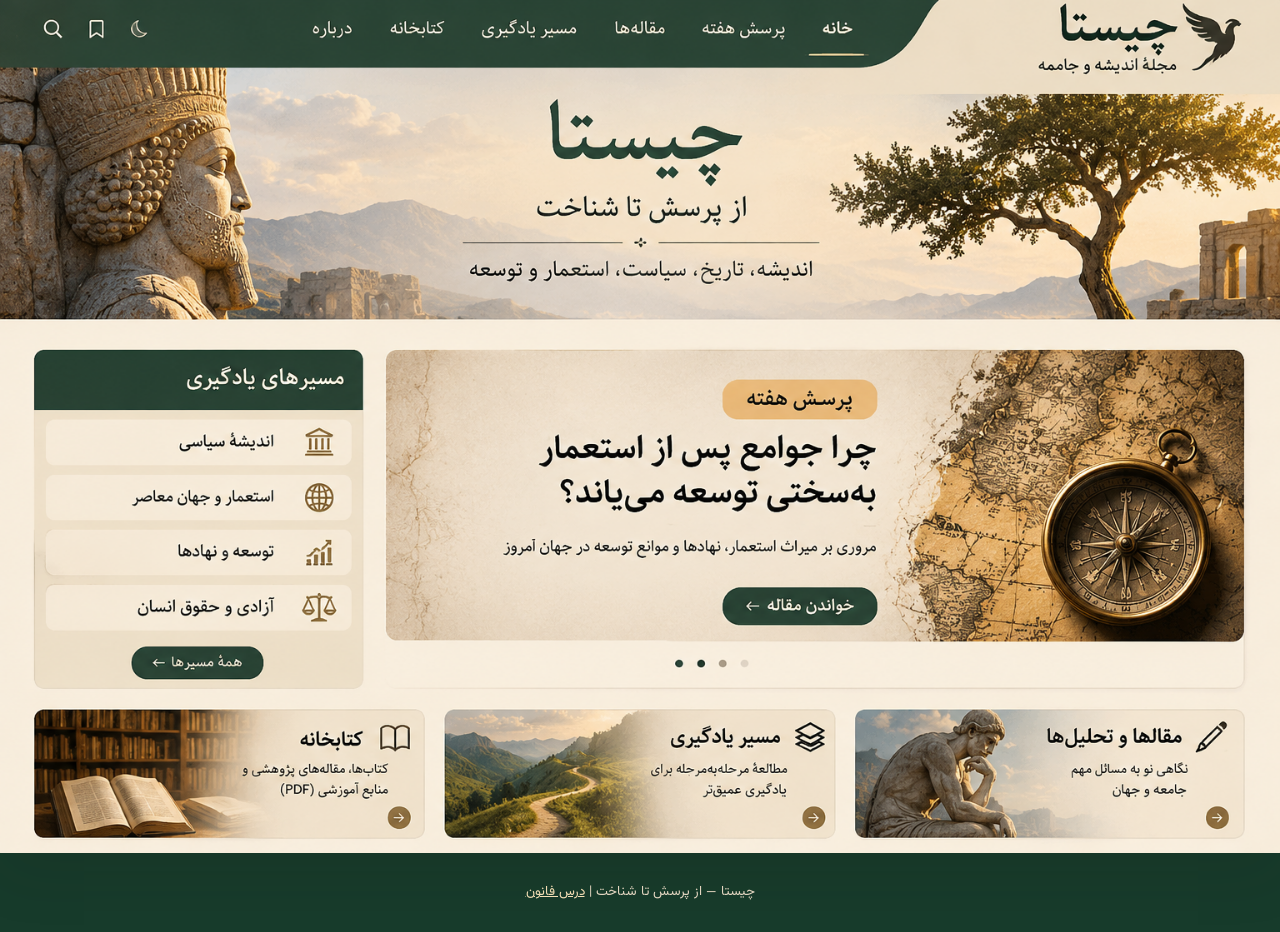
==== commit 058b6fa0: "Add files via upload" ====
--- a/index.html
+++ b/index.html
@@ -1,40 +1,60 @@
 <!doctype html>
-<html lang="fa" dir="rtl"><head><meta charset="utf-8"><meta name="viewport" content="width=device-width, initial-scale=1">
-<meta name="description" content="چیستا؛ مجلهٔ اندیشه و جامعه، از پرسش تا شناخت. پرسش‌های هفته، مسیرهای یادگیری و کتابخانهٔ پژوهشی.">
-<title>چیستا | از پرسش تا شناخت</title><link rel="stylesheet" href="style.css"><script defer src="home-content.js"></script></head>
-<body class="homepage">
-<header class="home-header">
- <a class="masthead" href="index.html" aria-label="چیستا، صفحهٔ اصلی"><img src="assets/chista-bird.png" alt="" class="masthead-bird"><span class="masthead-name">چیستا<small>مجلهٔ اندیشه و جامعه</small></span></a>
- <nav class="primary-nav" aria-label="فهرست اصلی سایت">
-  <a class="current" href="index.html">خانه</a><a href="question.html">پرسش هفته</a><a href="essays.html">مقاله‌ها</a><a href="paths.html">مسیر یادگیری</a><a href="library.html">کتابخانه</a><a href="about.html">درباره</a>
- </nav>
+<html lang="fa" dir="rtl"><head>
+<meta charset="utf-8"><meta name="viewport" content="width=device-width,initial-scale=1">
+<meta name="description" content="چیستا؛ از پرسش تا شناخت — مجلهٔ اندیشه و جامعه">
+<meta name="theme-color" content="#173b2b">
+<title>چیستا | از پرسش تا شناخت</title>
+<link rel="stylesheet" href="style.css">
+<script defer src="home-content.js"></script>
+<script defer src="chista-ui.js"></script>
+</head><body class="original-home">
+<!-- Desktop: the ORIGINAL image is intentionally preserved pixel-for-pixel. Link regions and
+     configurable text layers sit ABOVE it. The image's original font, icons and artwork remain. -->
+<main class="desktop-site" id="top"><div class="visual-shell" dir="ltr">
+<img class="screen-image" src="assets/chista-original.png" width="1536" height="1024" alt="چیستا؛ طرح اصلی مجلهٔ اندیشه و جامعه، پرسش هفته، مسیرهای یادگیری، کتابخانه و مقاله‌ها">
+<!-- Main navigation with the same positions as the original design. -->
+<a class="hotspot" style="left:63.2%;top:0;width:7.1%;height:7.9%" href="index.html" aria-label="خانه"></a>
+<a class="hotspot" style="left:54%;top:0;width:8.7%;height:7.9%" href="question.html" aria-label="پرسش هفته"></a>
+<a class="hotspot" style="left:46.8%;top:0;width:6.5%;height:7.9%" href="essays.html" aria-label="مقاله‌ها"></a>
+<a class="hotspot" style="left:36.6%;top:0;width:9.5%;height:7.9%" href="paths.html" aria-label="مسیر یادگیری"></a>
+<a class="hotspot" style="left:29.4%;top:0;width:6.2%;height:7.9%" href="library.html" aria-label="کتابخانه"></a>
+<a class="hotspot" style="left:23%;top:0;width:6.1%;height:7.9%" href="about.html" aria-label="درباره"></a>
+<!-- Original icons: search, bookmark, moon. Their pixel artwork is in the screenshot; buttons are invisible hit regions. -->
+<button class="tool-hotspot search-hotspot" style="left:2.65%;top:1.2%;width:3.3%;height:5.8%" type="button" data-chista-action="search" aria-label="جست‌وجو در چیستا" title="جست‌وجو"></button>
+<button class="tool-hotspot bookmark-hotspot" style="left:6.1%;top:1.2%;width:3.2%;height:5.8%" type="button" data-chista-action="bookmark" aria-label="نشانک‌گذاری سایت" title="ذخیرهٔ سایت"></button>
+<button class="tool-hotspot night-hotspot" style="left:9.75%;top:1.2%;width:3%;height:5.8%" type="button" data-chista-action="night" aria-label="حالت مطالعهٔ شب" title="حالت شب"></button>
+<!-- Learning pathways: icon positions on the RIGHT are untouched in the original picture. -->
+<a class="hotspot" style="left:3.7%;top:49.15%;width:24%;height:5.6%" href="paths.html#degree-1" aria-label="اندیشهٔ سیاسی"></a>
+<a class="hotspot" style="left:3.7%;top:55.5%;width:24%;height:5.7%" href="paths.html#degree-2" aria-label="استعمار و جهان معاصر"></a>
+<a class="hotspot" style="left:3.7%;top:62%;width:24%;height:5.6%" href="paths.html#degree-1-course-4" aria-label="توسعه و نهادها"></a>
+<a class="hotspot" style="left:3.7%;top:68.55%;width:24%;height:5.5%" href="paths.html#degree-1-course-1" aria-label="آزادی و حقوق انسان"></a>
+<a class="hotspot" style="left:10.3%;top:75.6%;width:10.6%;height:4.4%" href="paths.html" aria-label="همهٔ مسیرها"></a>
+<!-- Main weekly question and bottom cards -->
+<a class="hotspot" style="left:30.2%;top:41%;width:67%;height:34%" href="question.html" aria-label="خواندن پرسش هفته"></a>
+<a class="hotspot" style="left:2.6%;top:83%;width:30.7%;height:15.3%" href="library.html" aria-label="کتابخانه"></a>
+<a class="hotspot" style="left:34.7%;top:83%;width:30.7%;height:15.3%" href="paths.html" aria-label="مسیر یادگیری"></a>
+<a class="hotspot" style="left:66.8%;top:83%;width:30.7%;height:15.3%" href="essays.html" aria-label="مقاله‌ها و تحلیل‌ها"></a>
+<!-- Editable heading overlays appear only when a value in home-content.js has changed.
+     When values are unchanged, the FULL original design stays visible. -->
+<div class="editable-overlays" id="chista-overlays" aria-live="polite"></div>
+</div></main>
+
+<!-- On narrow mobile screens, use readable responsive text with the original image assets. -->
+<div class="mobile-site restored-mobile">
+<header class="mobile-header original-mobile-top">
+ <a href="index.html" class="mobile-brand"><span class="mobile-logo" data-edit="heroTitle">چیستا</span><span class="mobile-caption">مجلهٔ اندیشه و جامعه</span></a>
+ <div class="mobile-tools">
+  <button type="button" data-chista-action="search" aria-label="جست‌وجو"><svg viewBox="0 0 24 24" aria-hidden="true"><circle cx="11" cy="11" r="7"/><path d="m20 20-4-4"/></svg></button>
+  <button type="button" data-chista-action="bookmark" aria-label="نشانک"><svg viewBox="0 0 24 24" aria-hidden="true"><path d="M6 3h12v18l-6-4-6 4V3z"/></svg></button>
+  <button type="button" data-chista-action="night" aria-label="حالت شب"><svg viewBox="0 0 24 24" aria-hidden="true"><path d="M20 15.5A8 8 0 0 1 8.5 4 8.6 8.6 0 1 0 20 15.5z"/></svg></button>
+ </div>
 </header>
-<section class="home-hero"><div class="hero-statue" aria-hidden="true"></div><div class="hero-tree" aria-hidden="true"></div><div class="hero-center">
- <h1 data-edit="heroTitle">چیستا</h1><p class="hero-subtitle" data-edit="heroSubtitle">از پرسش تا شناخت</p>
- <div class="hero-ornament">✣</div><p class="hero-topics" data-edit="heroTopics">اندیشه، تاریخ، سیاست، استعمار و توسعه</p>
- </div></section>
-<main class="home-content">
- <div class="home-top-grid">
-  <article class="weekly-feature"><div class="weekly-art" aria-hidden="true"></div><div class="weekly-text">
-   <div class="weekly-label" data-edit="featuredLabel">پرسش هفته</div>
-   <h2 data-edit="featuredTitle">چرا جوامع پس از استعمار به‌سختی توسعه می‌یابند؟</h2>
-   <p data-edit="featuredDescription">چند مسیر برای اندیشیدن به میراث استعمار، نهادها و توسعه؛ بدون پاسخ از پیش تعیین‌شده</p>
-   <a class="action" href="question.html"><span data-edit="featuredButton">خواندن این مطلب</span> ←</a>
-  </div></article>
-  <aside class="home-pathway"><h2 data-edit="pathHeading">مسیرهای یادگیری</h2>
-    <div class="home-pathway-links">
-     <a href="paths.html#degree-1"><span data-edit="pathOne">اندیشهٔ سیاسی</span><span class="path-symbol" aria-hidden="true">♜</span></a>
-     <a href="paths.html#degree-2"><span data-edit="pathTwo">استعمار و جهان معاصر</span><span class="path-symbol" aria-hidden="true">◎</span></a>
-     <a href="paths.html#degree-1-course-4"><span data-edit="pathThree">توسعه و نهادها</span><span class="path-symbol" aria-hidden="true">▥</span></a>
-     <a href="paths.html#degree-1-course-1"><span data-edit="pathFour">آزادی و حقوق انسان</span><span class="path-symbol" aria-hidden="true">⚖</span></a>
-    </div><a class="home-all-paths" href="paths.html">همهٔ مسیرها ←</a>
-  </aside>
- </div>
- <div class="home-bottom-grid">
-  <a class="home-teaser teaser-essays" href="essays.html"><div class="teaser-art" aria-hidden="true"></div><div class="teaser-copy"><h2 data-edit="essaysHeading">مقاله‌ها و تحلیل‌ها</h2><p data-edit="essaysDescription">نوشته‌های مستقل و مستند</p><span class="teaser-arrow">←</span></div></a>
-  <a class="home-teaser teaser-pathway" href="paths.html"><div class="teaser-art" aria-hidden="true"></div><div class="teaser-copy"><h2 data-edit="pathwayHeading">مسیر یادگیری</h2><p data-edit="pathwayDescription">دوره‌های منظم، از مبانی تا تحلیل</p><span class="teaser-arrow">←</span></div></a>
-  <a class="home-teaser teaser-library" href="library.html"><div class="teaser-art" aria-hidden="true"></div><div class="teaser-copy"><h2 data-edit="libraryHeading">کتابخانه</h2><p data-edit="libraryDescription">جزوه‌ها، کتاب‌ها و منابع پژوهشی</p><span class="teaser-arrow">←</span></div></a>
- </div>
-</main>
-<footer class="footer">چیستا — از پرسش تا شناخت · <a href="paths.html">مسیرهای یادگیری</a> · <a href="library.html">کتابخانه</a></footer>
-</body></html>
+<nav class="mobile-nav" aria-label="فهرست اصلی"><a href="index.html">خانه</a><a href="question.html">پرسش هفته</a><a href="paths.html">مسیر یادگیری</a><a href="essays.html">مقاله‌ها</a><a href="library.html">کتابخانه</a><a href="about.html">درباره</a></nav>
+<section class="mobile-hero"><h1 data-edit="heroTitle">چیستا</h1><p data-edit="heroSubtitle">از پرسش تا شناخت</p><small data-edit="heroTopics">اندیشه، تاریخ، سیاست، استعمار و توسعه</small></section>
+<main class="mobile-content">
+<section class="mobile-panel mobile-feature"><span class="pill" data-edit="featuredLabel">پرسش هفته</span><h2 data-edit="featuredTitle">چرا جوامع پس از استعمار به‌سختی توسعه می‌یابند؟</h2><p data-edit="featuredDescription">مروری بر میراث استعمار، نهادها و موانع توسعه در جهان امروز</p><a class="action" href="question.html"><span data-edit="featuredButton">خواندن مقاله</span> ←</a></section>
+<section class="mobile-panel"><h2 data-edit="pathHeading">مسیرهای یادگیری</h2><ul class="path-links"><li><a href="paths.html#degree-1"><span data-edit="pathOne">اندیشهٔ سیاسی</span> <span class="path-small-icon">♜</span></a></li><li><a href="paths.html#degree-2"><span data-edit="pathTwo">استعمار و جهان معاصر</span> <span class="path-small-icon">◎</span></a></li><li><a href="paths.html#degree-1-course-4"><span data-edit="pathThree">توسعه و نهادها</span> <span class="path-small-icon">▥</span></a></li><li><a href="paths.html#degree-1-course-1"><span data-edit="pathFour">آزادی و حقوق انسان</span> <span class="path-small-icon">⚖</span></a></li></ul><a class="action" href="paths.html">همهٔ مسیرها ←</a></section>
+<div class="mobile-cards"><a class="mobile-mini" href="library.html"><img src="assets/card-library.webp" alt="کتابخانه"><span data-edit="libraryHeading">کتابخانه</span><small data-edit="libraryDescription">کتاب‌ها، مقاله‌های پژوهشی و منابع آموزشی</small></a><a class="mobile-mini" href="paths.html"><img src="assets/card-pathways.webp" alt="مسیرهای یادگیری"><span data-edit="pathwayHeading">مسیر یادگیری</span><small data-edit="pathwayDescription">مطالعهٔ مرحله به مرحله برای یادگیری عمیق‌تر</small></a><a class="mobile-mini" href="essays.html"><img src="assets/card-articles.webp" alt="مقاله‌ها و تحلیل‌ها"><span data-edit="essaysHeading">مقاله‌ها و تحلیل‌ها</span><small data-edit="essaysDescription">نگاهی نو به مسائل مهم جامعه و جهان</small></a></div>
+</main></div>
+<footer class="footer">چیستا — از پرسش تا شناخت | <a href="lesson-fanon.html">درس فانون</a></footer>
+</body></html>
--- a/style.css
+++ b/style.css
@@ -92,3 +92,78 @@
 .homepage .weekly-text{width:61%;margin-left:5%;margin-right:auto}
 @media(max-width:1100px){.homepage .weekly-text{width:68%;margin-left:1%;}}
 @media(max-width:780px){.homepage .weekly-art{width:100%;opacity:.28}.homepage .weekly-feature:after{background:rgba(248,236,216,.61)}.homepage .weekly-text{width:100%;margin:0;padding:32px 19px}.homepage .weekly-text h2{font-size:1.6rem}.homepage .weekly-feature{min-height:365px}}
+
+
+/* CHISTA ORIGINAL HOMEPAGE — visual screenshot is unchanged, no alternative font or icons. */
+.original-home { background: #f8efdf; }
+.original-home .desktop-site { display:block; }
+.original-home .visual-shell {position:relative; max-width:1536px; margin:0 auto; overflow:hidden; isolation:isolate; container-type:inline-size;}
+.original-home .visual-shell .screen-image {display:block; width:100%; height:auto;}
+.original-home .hotspot {position:absolute; z-index:4; display:block; text-decoration:none; border-radius:8px;}
+.original-home .hotspot:hover {outline:2px solid rgba(218,174,105,.78);outline-offset:-2px;background:rgba(255,255,255,.055)}
+.original-home .tool-hotspot {position:absolute;z-index:5;border:0;background:transparent;cursor:pointer;border-radius:12px;padding:0;}
+.original-home .tool-hotspot:hover,.original-home .tool-hotspot:focus-visible {outline:2px solid #dfb97c; outline-offset:0; background:rgba(255,255,255,.1)}
+.original-home .editable-overlays {position:absolute;inset:0;pointer-events:none;z-index:3;direction:rtl;}
+.original-home .editable-surface {position:absolute;display:flex;justify-content:center;align-items:center;text-align:center;line-height:1.45;padding:.2% 1%;font-family:'Noto Naskh Arabic',Vazirmatn,Tahoma,serif;overflow:hidden;color:#10150f;}
+/* Background patches apply ONLY to edited fields; default image appears unchanged. */
+.original-home .ov-hero-title{left:35%;top:10.9%;width:30%;height:11.2%;color:#173b2b;font-weight:800;font-size:6.3cqw;background:linear-gradient(95deg,#f4e4c9 0%,#f2e0c6 48%,#f0dfc5 100%);border-radius:12px;}
+.original-home .ov-hero-subtitle{left:38%;top:22.3%;width:24%;height:6.5%;font-size:2.6cqw;font-weight:700;background:linear-gradient(100deg,#f2dfc5,#f3e1c7);border-radius:12px;}
+.original-home .ov-hero-topics{left:35%;top:29.9%;width:30%;height:4.8%;font-size:1.6cqw;background:#f1ddc1;border-radius:8px;}
+.original-home .ov-feature-label{left:56.4%;top:44.4%;width:12%;height:5%;font-size:1.45cqw;font-weight:800;border-radius:30px;background:#e7b876;}
+.original-home .ov-feature-title{left:37.5%;top:50%;width:33%;height:12.1%;font-size:2.65cqw;font-weight:800;line-height:1.35;background:linear-gradient(90deg,#f6e8d1,#f4e3cc 70%,#f2dfc4);border-radius:10px;}
+.original-home .ov-feature-desc{left:36.8%;top:62%;width:34%;height:4.6%;font-size:1.35cqw;background:#f4e3ca;border-radius:7px;}
+.original-home .ov-feature-button{left:56.3%;top:69.1%;width:12.5%;height:4.3%;font-size:1.3cqw;font-weight:700;color:white;border-radius:35px;background:#214b37;}
+.original-home .ov-path-heading{left:13.5%;top:41.7%;width:14.1%;height:5.5%;font-size:1.7cqw;font-weight:700;color:#fff7e7;background:linear-gradient(110deg,#193e2f,#1c4736);border-radius:5px;}
+.original-home .ov-path-one,.original-home .ov-path-two,.original-home .ov-path-three,.original-home .ov-path-four {left:7.2%;width:16.2%;height:4.2%;font-size:1.4cqw;font-weight:600;background:#f9eedb;border-radius:8px;}
+.original-home .ov-path-one{top:50.1%}.original-home .ov-path-two{top:56.7%}.original-home .ov-path-three{top:63.2%}.original-home .ov-path-four{top:69.7%}
+.original-home .ov-library-heading,.original-home .ov-pathway-heading,.original-home .ov-essays-heading{top:84.7%;height:4.7%;font-weight:800;font-size:1.55cqw;background:#f3e3c9;border-radius:6px;}
+.original-home .ov-library-heading{left:20.2%;width:9.1%}.original-home .ov-pathway-heading{left:50.5%;width:11.7%}.original-home .ov-essays-heading{left:79%;width:14.1%}
+.original-home .ov-library-desc,.original-home .ov-pathway-desc,.original-home .ov-essays-desc{top:88.7%;height:6%;font-weight:500;font-size:1cqw;background:#f3e4cc;border-radius:7px;}
+.original-home .ov-library-desc{left:18.7%;width:13.8%}.original-home .ov-pathway-desc{left:50.6%;width:13.5%}.original-home .ov-essays-desc{left:79.4%;width:14.6%}
+/* Mobile uses responsive live text and original matching imagery. */
+.original-home .mobile-site {display:none}
+.restored-mobile .mobile-brand{text-decoration:none;color:inherit;display:flex;flex-direction:column;}
+.restored-mobile .original-mobile-top{background:#eadbc1;display:flex;align-items:center;justify-content:space-between;gap:16px;}
+.restored-mobile .mobile-tools{display:flex;align-items:center;gap:8px;}
+.restored-mobile .mobile-tools button{background:#1e4835;color:#f9ebd5;border:0;border-radius:9px;width:36px;height:36px;display:grid;place-items:center;cursor:pointer;}
+.restored-mobile .mobile-tools svg,.chista-inner-tools svg{fill:none;stroke:currentColor;stroke-width:1.7;stroke-linecap:round;stroke-linejoin:round;width:21px;height:21px;}
+.restored-mobile .mobile-panel .path-links a{display:flex;flex-direction:row;align-items:center;justify-content:space-between;}
+.restored-mobile .mobile-cards .mobile-mini{text-decoration:none;color:var(--green)}
+.restored-mobile .mobile-cards .mobile-mini span{display:block;font-weight:800;text-align:center;padding:4px 10px 0}
+.restored-mobile .mobile-cards .mobile-mini small{display:block;text-align:center;padding:0 14px 10px;color:#624f31}
+.restored-mobile .path-small-icon{font-size:1.5rem;color:#896737;}
+@media(max-width:780px){
+ .original-home .desktop-site{display:none;}
+ .original-home .mobile-site{display:block;}
+}
+/* Global search and the bookmark helper, accessible on all pages. */
+.chista-modal-backdrop{position:fixed;inset:0;background:rgba(10,24,17,.7);z-index:5000;display:none;align-items:flex-start;justify-content:center;padding:10vh 18px 20px;direction:rtl;}
+.chista-modal-backdrop.open{display:flex}
+.chista-modal{background:#fff9ef;color:#163a2b;width:min(580px,100%);border-radius:16px;padding:26px 26px 22px;box-shadow:0 25px 70px rgba(0,0,0,.25);line-height:1.9;}
+.chista-modal h2{font-size:1.35rem;margin:0 0 8px}
+.chista-modal p{margin:8px 0 12px;font-size:.95rem;}
+.chista-modal input{display:block;width:100%;padding:10px 14px;border:1px solid #ae9570;border-radius:8px;font:inherit;outline-color:#2e664b;background:#fff;}
+.chista-close{float:left;border:0;background:#ecdfc9;color:#163a2b;cursor:pointer;border-radius:8px;padding:1px 11px;font-size:1.6rem;line-height:1.3}
+.chista-results{list-style:none;padding:0;margin:15px 0 0;max-height:44vh;overflow-y:auto;}
+.chista-results li a{text-decoration:none;color:#193d2f;display:block;padding:10px 8px;border-top:1px solid #e8dccb;}
+.chista-results li a:hover{background:#f1e5ce}
+.chista-results strong{display:block}
+.chista-results small{display:block;line-height:1.4;color:#765d3c}
+.chista-inner-tools{display:flex;gap:5px;align-items:center;}
+.chista-inner-tools button{width:32px;height:32px;border:1px solid #b4a18355;border-radius:8px;background:transparent;color:#f9ecda;cursor:pointer;display:grid;place-items:center;}
+.chista-inner-tools button:hover{background:#ffffff24;}
+html.chista-night .original-home .screen-image{filter:brightness(.73) saturate(.8)}
+html.chista-night body {background:#15221b;color:#eaddc4;}
+html.chista-night .main-content .section-card,html.chista-night .main-content .library-item,html.chista-night .route-tile{background:#26392e;color:#eee1c6;border-color:#536049}
+html.chista-night .main-content h2,html.chista-night .main-content h3,html.chista-night .mini-link{color:#d9bc86}
+html.chista-night .read-hero{background:#1e3226;color:#f5eddf}
+html.chista-night .read-hero .lede{color:#decfab}
+html.chista-night .original-home .mobile-panel,html.chista-night .original-home .mobile-mini{background:#28392e;color:#f4ecd9}
+@media(max-width:780px){.chista-inner-tools{justify-content:center;margin-top:9px}}
+
+/* Keep the original illustrated mobile cards uncluttered (titles are already printed in the illustration). */
+.restored-mobile .mobile-cards .mobile-mini span,
+.restored-mobile .mobile-cards .mobile-mini small {display:none;}
+.restored-mobile .mobile-cards .mobile-mini.has-custom-label span,
+.restored-mobile .mobile-cards .mobile-mini.has-custom-label small {display:block;}
+.restored-mobile .mobile-panel .path-links a{flex-direction:row-reverse;}
